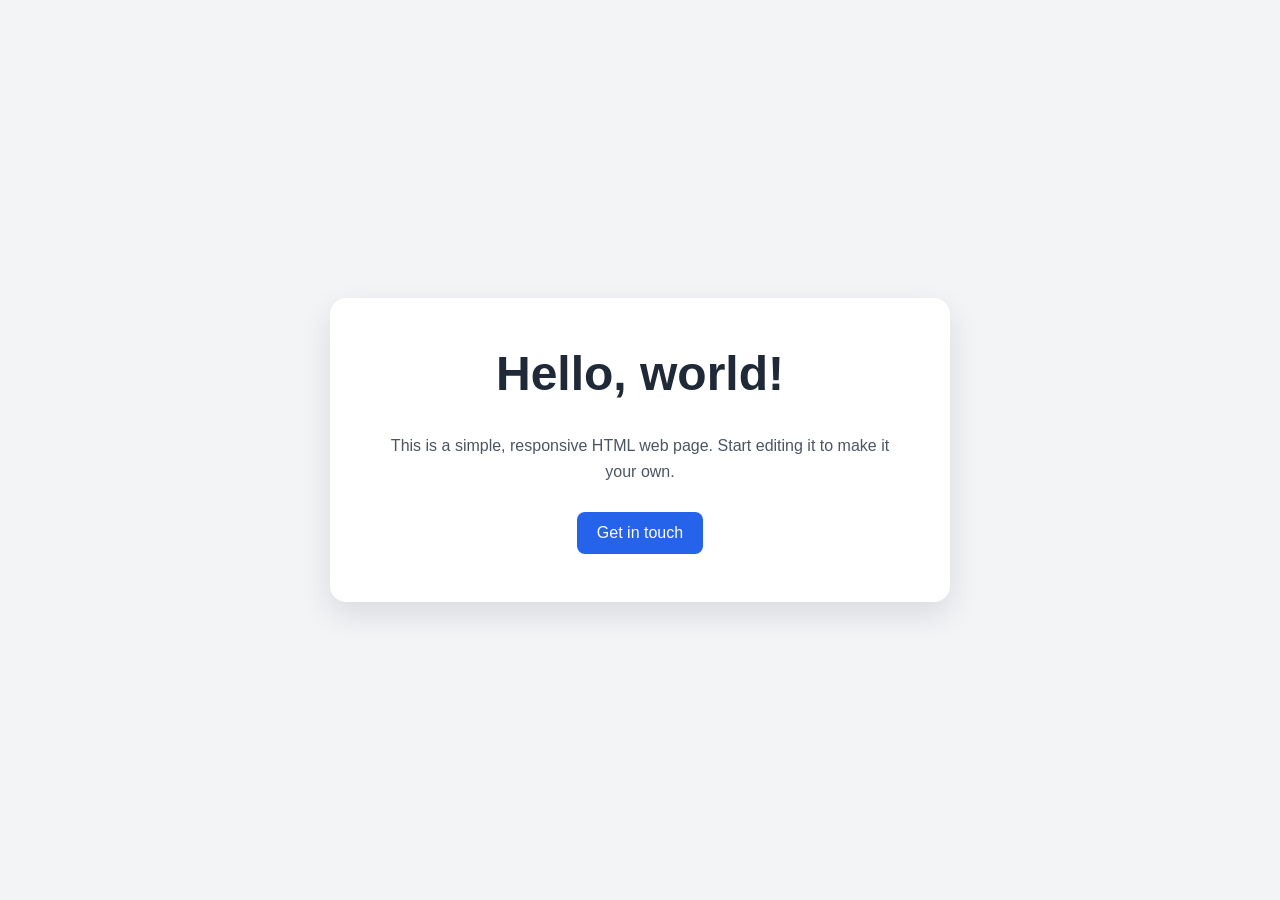
==== index.html @ 90ac99f9 "coba commit ke main" ====
<!doctype html>
<html lang="en">
  <head>
    <meta charset="UTF-8" />
    <meta name="viewport" content="width=device-width, initial-scale=1.0" />
    <meta name="description" content="A simple starter web page." />
    <title>Welcome</title>
    <style>
      :root { color-scheme: light; }

      * { box-sizing: border-box; }

      body {
        margin: 0;
        min-height: 100vh;
        display: grid;
        place-items: center;
        padding: 24px;
        font-family: Arial, sans-serif;
        color: #1f2937;
        background: #f3f4f6;
      }

      main {
        width: min(100%, 620px);
        padding: 48px;
        text-align: center;
        background: #ffffff;
        border-radius: 16px;
        box-shadow: 0 12px 30px rgba(31, 41, 55, 0.12);
      }

      h1 { margin-top: 0; font-size: clamp(2rem, 7vw, 3rem); }
      p { line-height: 1.6; color: #4b5563; }

      a {
        display: inline-block;
        margin-top: 12px;
        padding: 12px 20px;
        color: #ffffff;
        background: #2563eb;
        border-radius: 8px;
        text-decoration: none;
      }

      a:hover, a:focus-visible { background: #1d4ed8; }
    </style>
  </head>
  <body>
    <main>
      <h1>Hello, world!</h1>
      <p>This is a simple, responsive HTML web page. Start editing it to make it your own.</p>
      <a href="mailto:hello@example.com">Get in touch</a>
    </main>
  </body>
</html>
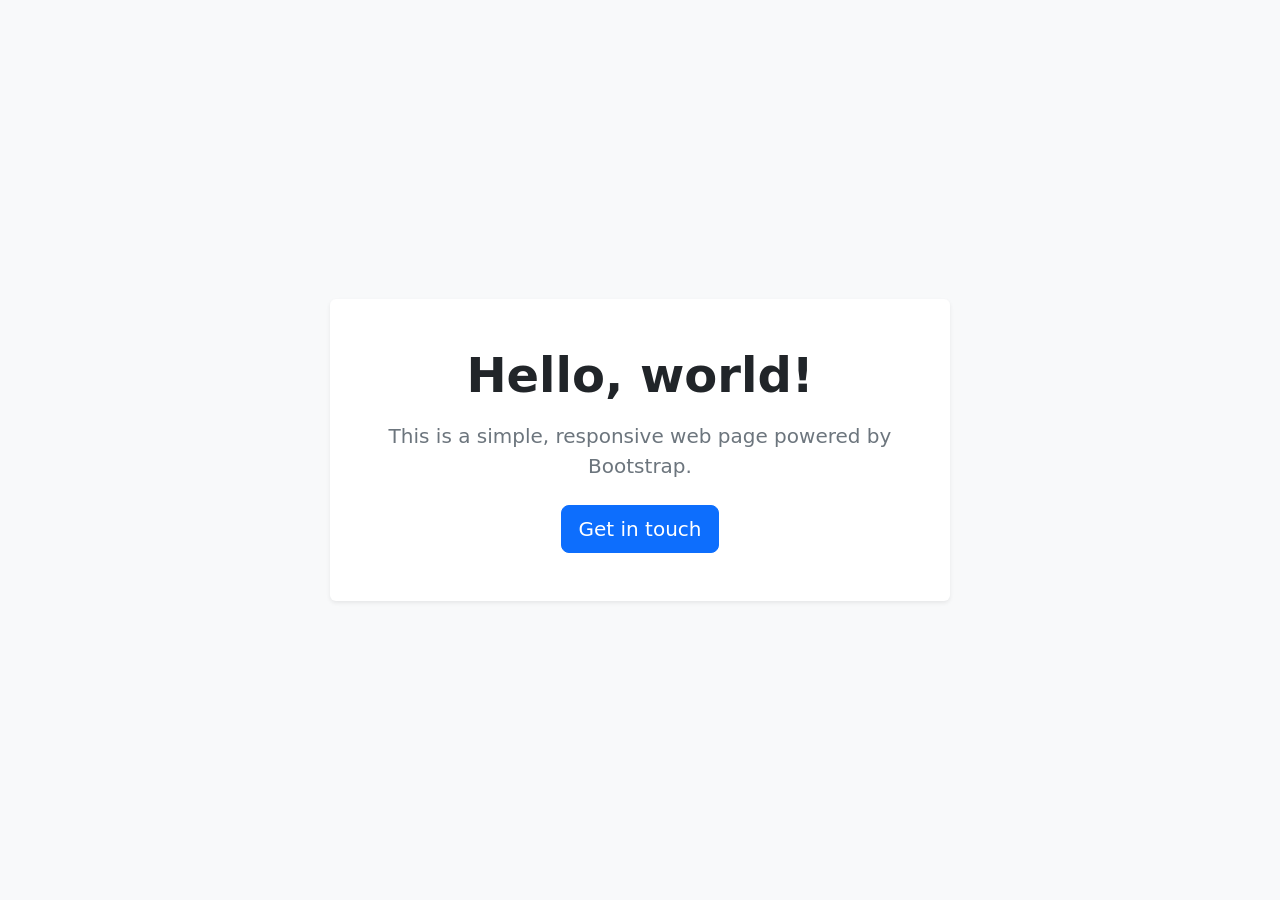
==== commit f0e9d0f0: "coba pake bs" ====
--- a/index.html
+++ b/index.html
@@ -3,54 +3,26 @@
   <head>
     <meta charset="UTF-8" />
     <meta name="viewport" content="width=device-width, initial-scale=1.0" />
-    <meta name="description" content="A simple starter web page." />
+    <meta name="description" content="A simple Bootstrap starter web page." />
     <title>Welcome</title>
-    <style>
-      :root { color-scheme: light; }
-
-      * { box-sizing: border-box; }
-
-      body {
-        margin: 0;
-        min-height: 100vh;
-        display: grid;
-        place-items: center;
-        padding: 24px;
-        font-family: Arial, sans-serif;
-        color: #1f2937;
-        background: #f3f4f6;
-      }
-
-      main {
-        width: min(100%, 620px);
-        padding: 48px;
-        text-align: center;
-        background: #ffffff;
-        border-radius: 16px;
-        box-shadow: 0 12px 30px rgba(31, 41, 55, 0.12);
-      }
-
-      h1 { margin-top: 0; font-size: clamp(2rem, 7vw, 3rem); }
-      p { line-height: 1.6; color: #4b5563; }
-
-      a {
-        display: inline-block;
-        margin-top: 12px;
-        padding: 12px 20px;
-        color: #ffffff;
-        background: #2563eb;
-        border-radius: 8px;
-        text-decoration: none;
-      }
-
-      a:hover, a:focus-visible { background: #1d4ed8; }
-    </style>
+    <link
+      href="https://cdn.jsdelivr.net/npm/bootstrap@5.3.8/dist/css/bootstrap.min.css"
+      rel="stylesheet"
+      integrity="sha384-sRIl4kxILFvY47J16cr9ZwB07vP4J8+LH7qKQnuqkuIAvNWLzeN8tE5YBujZqJLB"
+      crossorigin="anonymous"
+    />
   </head>
-  <body>
-    <main>
-      <h1>Hello, world!</h1>
-      <p>This is a simple, responsive HTML web page. Start editing it to make it your own.</p>
-      <a href="mailto:hello@example.com">Get in touch</a>
+  <body class="bg-light">
+    <main class="container min-vh-100 d-flex align-items-center justify-content-center py-5">
+      <section class="card border-0 shadow-sm text-center" style="max-width: 620px;">
+        <div class="card-body p-4 p-md-5">
+          <h1 class="display-5 fw-bold mb-3">Hello, world!</h1>
+          <p class="lead text-secondary mb-4">
+            This is a simple, responsive web page powered by Bootstrap.
+          </p>
+          <a class="btn btn-primary btn-lg" href="mailto:askhacking@gmail.com">Get in touch</a>
+        </div>
+      </section>
     </main>
   </body>
 </html>
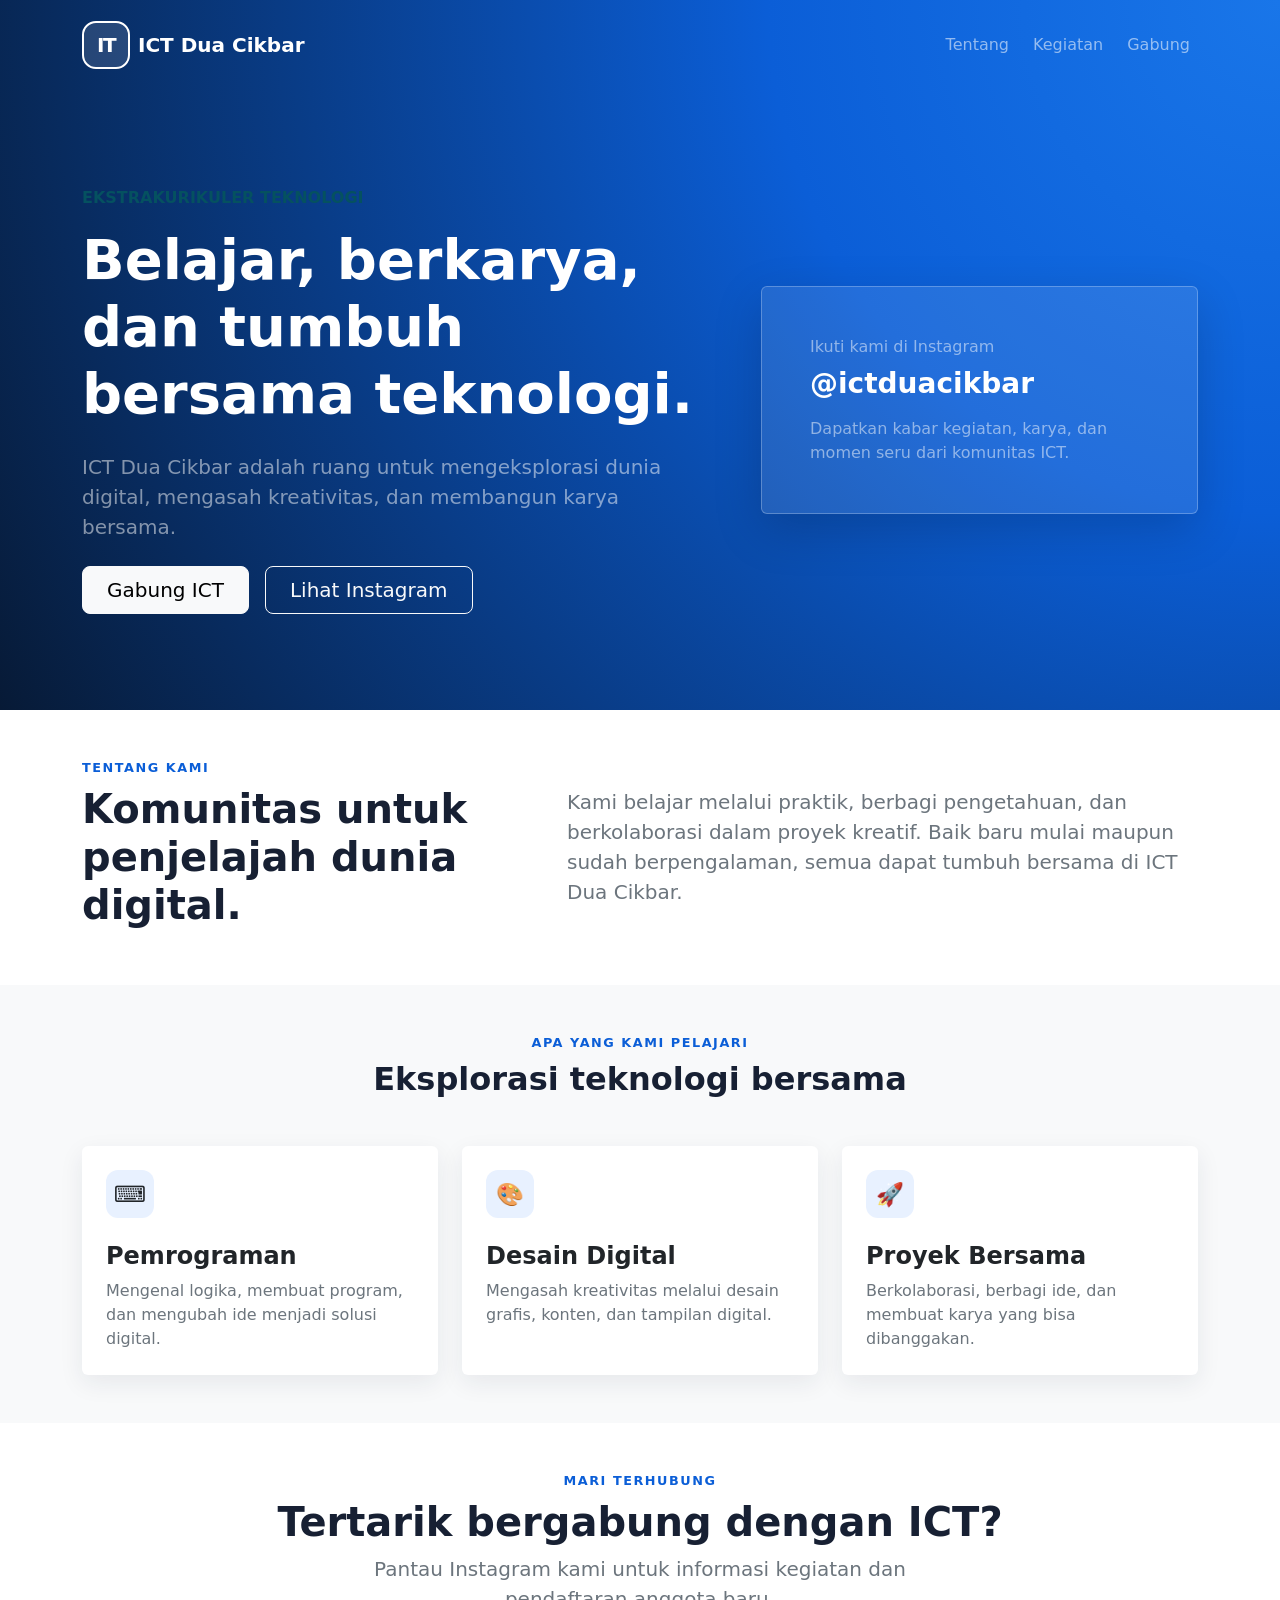
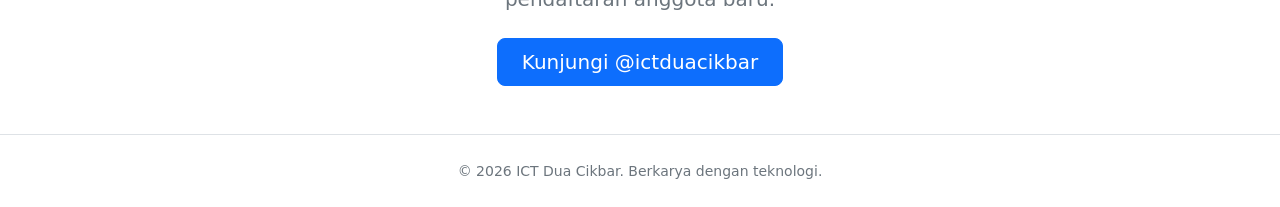
==== commit 0390c32e: "update pages" ====
--- a/index.html
+++ b/index.html
@@ -1,28 +1,154 @@
 <!doctype html>
-<html lang="en">
+<html lang="id">
   <head>
     <meta charset="UTF-8" />
     <meta name="viewport" content="width=device-width, initial-scale=1.0" />
-    <meta name="description" content="A simple Bootstrap starter web page." />
-    <title>Welcome</title>
+    <meta name="description" content="Profil ekstrakurikuler ICT Dua Cikbar." />
+    <title>ICT Dua Cikbar | Ekstrakurikuler</title>
     <link
       href="https://cdn.jsdelivr.net/npm/bootstrap@5.3.8/dist/css/bootstrap.min.css"
       rel="stylesheet"
       integrity="sha384-sRIl4kxILFvY47J16cr9ZwB07vP4J8+LH7qKQnuqkuIAvNWLzeN8tE5YBujZqJLB"
       crossorigin="anonymous"
     />
+    <style>
+      :root { --ict-blue: #0b5ed7; --ict-navy: #071a36; }
+      body { color: #172033; }
+      .hero {
+        background: radial-gradient(circle at top right, #1976e9 0, #0b5ed7 35%, var(--ict-navy) 100%);
+      }
+      .brand-mark {
+        width: 48px;
+        height: 48px;
+        display: grid;
+        place-items: center;
+        border: 2px solid currentColor;
+        border-radius: 14px;
+        font-weight: 800;
+        letter-spacing: -0.08em;
+      }
+      .hero .brand-mark { background: rgba(255, 255, 255, 0.12); }
+      .stat-card, .activity-card { border: 0; box-shadow: 0 0.5rem 1.5rem rgba(21, 35, 63, 0.08); }
+      .activity-icon {
+        width: 48px;
+        height: 48px;
+        display: grid;
+        place-items: center;
+        border-radius: 12px;
+        font-size: 1.4rem;
+        background: #e8f1ff;
+      }
+      .section-label { color: var(--ict-blue); font-size: .8rem; font-weight: 700; letter-spacing: .12em; }
+    </style>
   </head>
-  <body class="bg-light">
-    <main class="container min-vh-100 d-flex align-items-center justify-content-center py-5">
-      <section class="card border-0 shadow-sm text-center" style="max-width: 620px;">
-        <div class="card-body p-4 p-md-5">
-          <h1 class="display-5 fw-bold mb-3">Hello, world!</h1>
-          <p class="lead text-secondary mb-4">
-            This is a simple, responsive web page powered by Bootstrap.
-          </p>
-          <a class="btn btn-primary btn-lg" href="mailto:askhacking@gmail.com">Get in touch</a>
+  <body>
+    <header class="hero text-white">
+      <nav class="navbar navbar-expand-md navbar-dark py-3">
+        <div class="container">
+          <a class="navbar-brand d-flex align-items-center gap-2 fw-bold" href="#beranda">
+            <span class="brand-mark">IT</span>
+            <span>ICT Dua Cikbar</span>
+          </a>
+          <button class="navbar-toggler" type="button" data-bs-toggle="collapse" data-bs-target="#menu" aria-controls="menu" aria-expanded="false" aria-label="Buka menu">
+            <span class="navbar-toggler-icon"></span>
+          </button>
+          <div class="collapse navbar-collapse" id="menu">
+            <ul class="navbar-nav ms-auto gap-md-2">
+              <li class="nav-item"><a class="nav-link" href="#tentang">Tentang</a></li>
+              <li class="nav-item"><a class="nav-link" href="#kegiatan">Kegiatan</a></li>
+              <li class="nav-item"><a class="nav-link" href="#gabung">Gabung</a></li>
+            </ul>
+          </div>
+        </div>
+      </nav>
+
+      <section id="beranda" class="container py-5 py-lg-6">
+        <div class="row align-items-center g-5 py-4 py-lg-5">
+          <div class="col-lg-7">
+            <p class="text-info-emphasis text-white-50 fw-semibold mb-3">EKSTRAKURIKULER TEKNOLOGI</p>
+            <h1 class="display-4 fw-bold mb-4">Belajar, berkarya, dan tumbuh bersama teknologi.</h1>
+            <p class="lead text-white-50 mb-4">ICT Dua Cikbar adalah ruang untuk mengeksplorasi dunia digital, mengasah kreativitas, dan membangun karya bersama.</p>
+            <div class="d-flex flex-wrap gap-3">
+              <a class="btn btn-light btn-lg px-4" href="#gabung">Gabung ICT</a>
+              <a class="btn btn-outline-light btn-lg px-4" href="https://www.instagram.com/ictduacikbar/" target="_blank" rel="noopener noreferrer">Lihat Instagram</a>
+            </div>
+          </div>
+          <div class="col-lg-5">
+            <div class="card bg-white bg-opacity-10 border border-white border-opacity-25 text-white shadow-lg">
+              <div class="card-body p-4 p-lg-5">
+                <p class="mb-2 text-white-50">Ikuti kami di Instagram</p>
+                <p class="h3 fw-bold mb-3">@ictduacikbar</p>
+                <p class="mb-0 text-white-50">Dapatkan kabar kegiatan, karya, dan momen seru dari komunitas ICT.</p>
+              </div>
+            </div>
+          </div>
         </div>
       </section>
+    </header>
+
+    <main>
+      <section id="tentang" class="container py-5 py-lg-6">
+        <div class="row align-items-center g-5">
+          <div class="col-lg-5">
+            <p class="section-label mb-2">TENTANG KAMI</p>
+            <h2 class="display-6 fw-bold">Komunitas untuk penjelajah dunia digital.</h2>
+          </div>
+          <div class="col-lg-7">
+            <p class="fs-5 text-secondary mb-0">Kami belajar melalui praktik, berbagi pengetahuan, dan berkolaborasi dalam proyek kreatif. Baik baru mulai maupun sudah berpengalaman, semua dapat tumbuh bersama di ICT Dua Cikbar.</p>
+          </div>
+        </div>
+      </section>
+
+      <section id="kegiatan" class="bg-light py-5 py-lg-6">
+        <div class="container">
+          <div class="text-center mb-5">
+            <p class="section-label mb-2">APA YANG KAMI PELAJARI</p>
+            <h2 class="fw-bold">Eksplorasi teknologi bersama</h2>
+          </div>
+          <div class="row g-4">
+            <div class="col-md-4">
+              <article class="activity-card card h-100">
+                <div class="card-body p-4">
+                  <div class="activity-icon mb-4">⌨️</div>
+                  <h3 class="h4 fw-bold">Pemrograman</h3>
+                  <p class="text-secondary mb-0">Mengenal logika, membuat program, dan mengubah ide menjadi solusi digital.</p>
+                </div>
+              </article>
+            </div>
+            <div class="col-md-4">
+              <article class="activity-card card h-100">
+                <div class="card-body p-4">
+                  <div class="activity-icon mb-4">🎨</div>
+                  <h3 class="h4 fw-bold">Desain Digital</h3>
+                  <p class="text-secondary mb-0">Mengasah kreativitas melalui desain grafis, konten, dan tampilan digital.</p>
+                </div>
+              </article>
+            </div>
+            <div class="col-md-4">
+              <article class="activity-card card h-100">
+                <div class="card-body p-4">
+                  <div class="activity-icon mb-4">🚀</div>
+                  <h3 class="h4 fw-bold">Proyek Bersama</h3>
+                  <p class="text-secondary mb-0">Berkolaborasi, berbagi ide, dan membuat karya yang bisa dibanggakan.</p>
+                </div>
+              </article>
+            </div>
+          </div>
+        </div>
+      </section>
+
+      <section id="gabung" class="container py-5 py-lg-6 text-center">
+        <p class="section-label mb-2">MARI TERHUBUNG</p>
+        <h2 class="display-6 fw-bold">Tertarik bergabung dengan ICT?</h2>
+        <p class="text-secondary fs-5 mx-auto mb-4" style="max-width: 640px;">Pantau Instagram kami untuk informasi kegiatan dan pendaftaran anggota baru.</p>
+        <a class="btn btn-primary btn-lg px-4" href="https://www.instagram.com/ictduacikbar/" target="_blank" rel="noopener noreferrer">Kunjungi @ictduacikbar</a>
+      </section>
     </main>
+
+    <footer class="border-top py-4 text-center text-secondary">
+      <small>&copy; 2026 ICT Dua Cikbar. Berkarya dengan teknologi.</small>
+    </footer>
+
+    <script src="https://cdn.jsdelivr.net/npm/bootstrap@5.3.8/dist/js/bootstrap.bundle.min.js" integrity="sha384-FKyoEForCGlyvwx9Hj09JcYn3nv7wiPVlz7YYwJrWVcXK/BmnVDxM+D2scQbITxI" crossorigin="anonymous"></script>
   </body>
 </html>
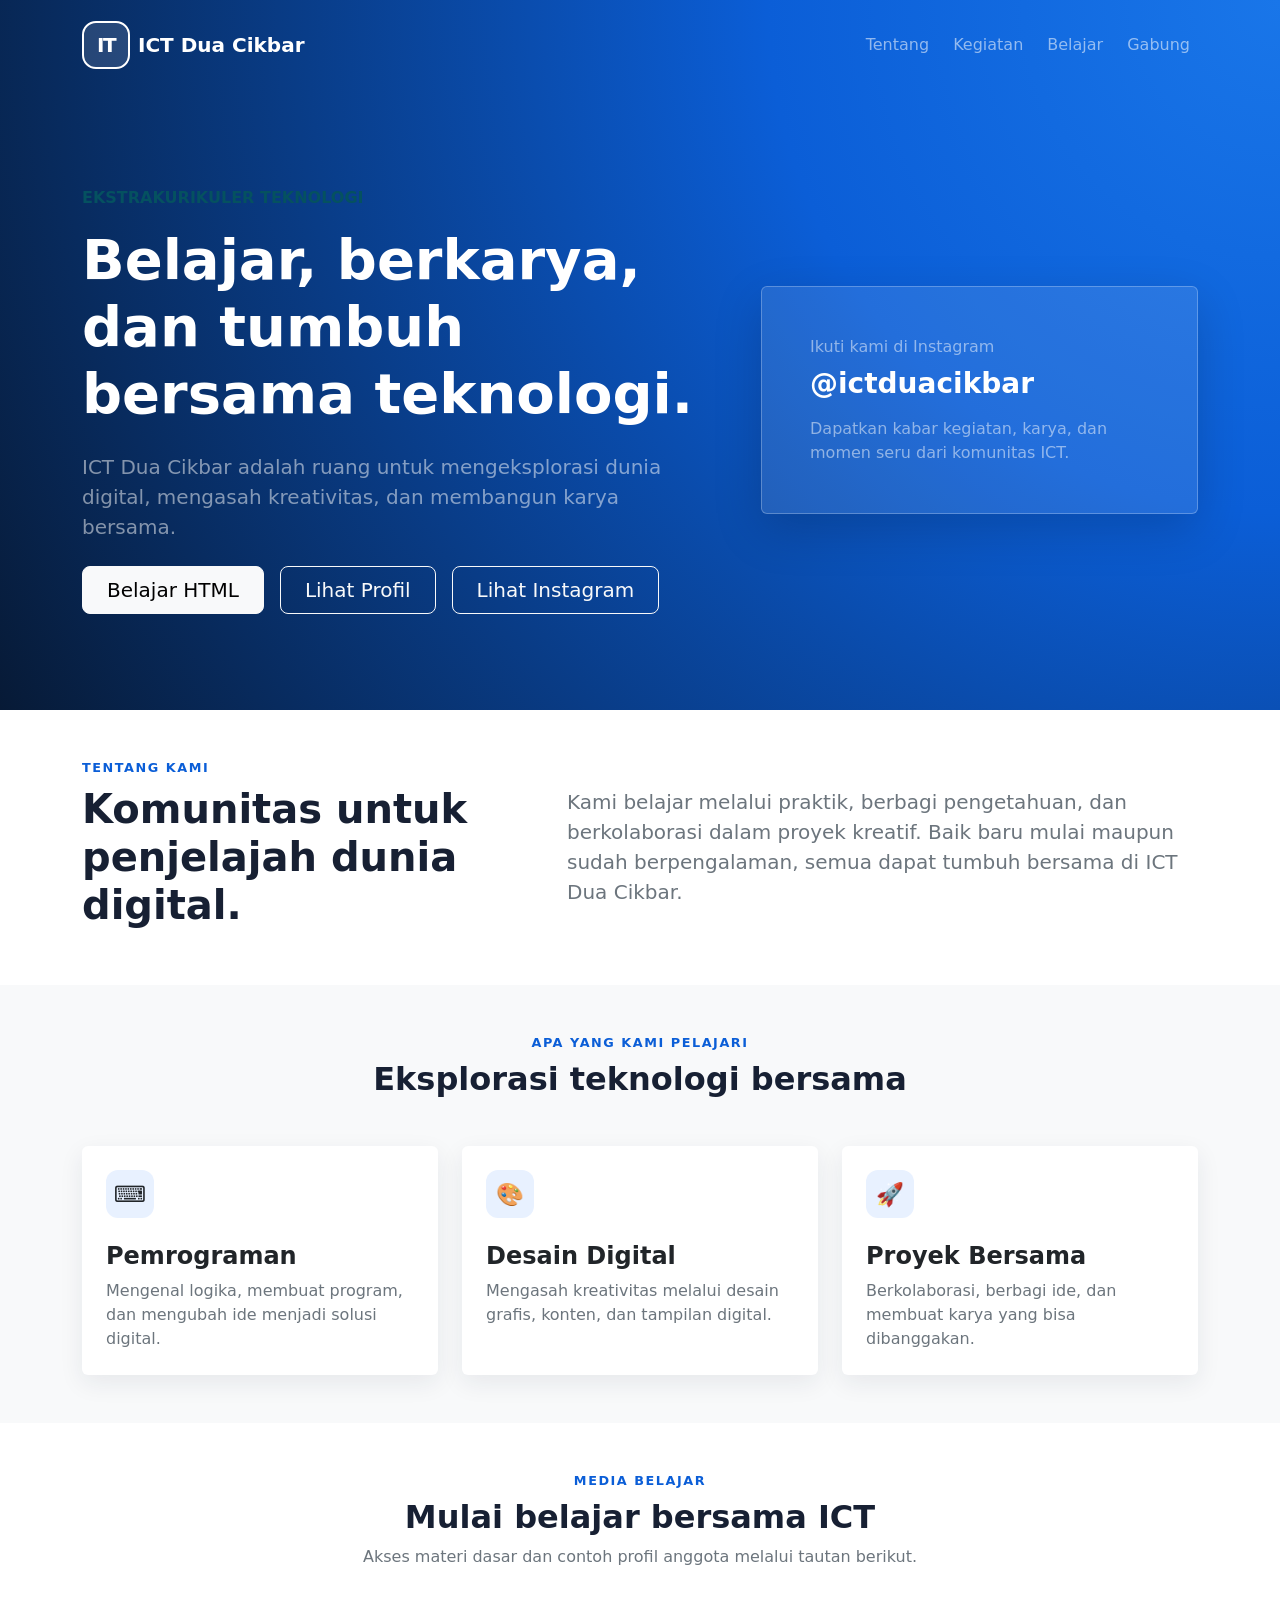
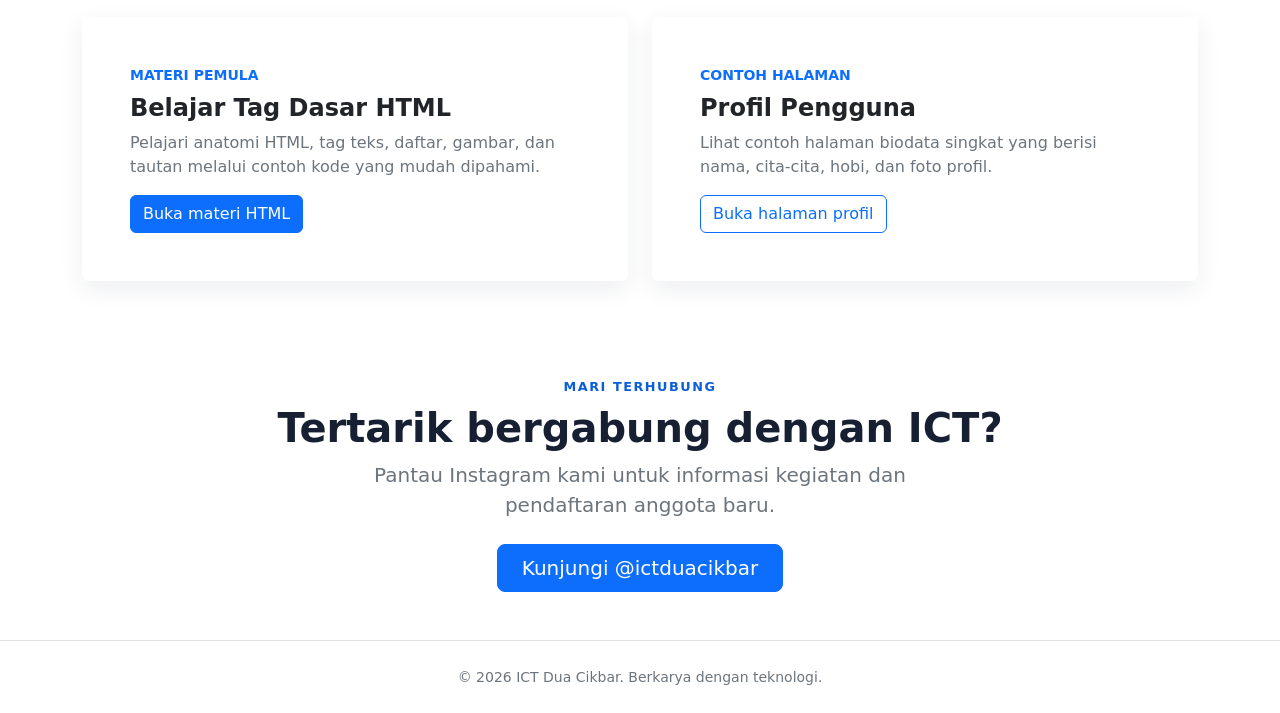
==== commit 9b45a0d8: "tambah pages baru" ====
--- a/index.html
+++ b/index.html
@@ -56,6 +56,7 @@
             <ul class="navbar-nav ms-auto gap-md-2">
               <li class="nav-item"><a class="nav-link" href="#tentang">Tentang</a></li>
               <li class="nav-item"><a class="nav-link" href="#kegiatan">Kegiatan</a></li>
+              <li class="nav-item"><a class="nav-link" href="#belajar">Belajar</a></li>
               <li class="nav-item"><a class="nav-link" href="#gabung">Gabung</a></li>
             </ul>
           </div>
@@ -69,7 +70,8 @@
             <h1 class="display-4 fw-bold mb-4">Belajar, berkarya, dan tumbuh bersama teknologi.</h1>
             <p class="lead text-white-50 mb-4">ICT Dua Cikbar adalah ruang untuk mengeksplorasi dunia digital, mengasah kreativitas, dan membangun karya bersama.</p>
             <div class="d-flex flex-wrap gap-3">
-              <a class="btn btn-light btn-lg px-4" href="#gabung">Gabung ICT</a>
+              <a class="btn btn-light btn-lg px-4" href="belajar-html-dasar.html">Belajar HTML</a>
+              <a class="btn btn-outline-light btn-lg px-4" href="page-user.html">Lihat Profil</a>
               <a class="btn btn-outline-light btn-lg px-4" href="https://www.instagram.com/ictduacikbar/" target="_blank" rel="noopener noreferrer">Lihat Instagram</a>
             </div>
           </div>
@@ -137,6 +139,36 @@
         </div>
       </section>
 
+      <section id="belajar" class="container py-5 py-lg-6">
+        <div class="text-center mb-5">
+          <p class="section-label mb-2">MEDIA BELAJAR</p>
+          <h2 class="fw-bold">Mulai belajar bersama ICT</h2>
+          <p class="text-secondary mb-0">Akses materi dasar dan contoh profil anggota melalui tautan berikut.</p>
+        </div>
+        <div class="row g-4 justify-content-center">
+          <div class="col-md-6">
+            <article class="activity-card card h-100">
+              <div class="card-body p-4 p-lg-5">
+                <p class="text-primary fw-bold small mb-2">MATERI PEMULA</p>
+                <h3 class="h4 fw-bold">Belajar Tag Dasar HTML</h3>
+                <p class="text-secondary">Pelajari anatomi HTML, tag teks, daftar, gambar, dan tautan melalui contoh kode yang mudah dipahami.</p>
+                <a class="btn btn-primary" href="belajar-html-dasar.html">Buka materi HTML</a>
+              </div>
+            </article>
+          </div>
+          <div class="col-md-6">
+            <article class="activity-card card h-100">
+              <div class="card-body p-4 p-lg-5">
+                <p class="text-primary fw-bold small mb-2">CONTOH HALAMAN</p>
+                <h3 class="h4 fw-bold">Profil Pengguna</h3>
+                <p class="text-secondary">Lihat contoh halaman biodata singkat yang berisi nama, cita-cita, hobi, dan foto profil.</p>
+                <a class="btn btn-outline-primary" href="page-user.html">Buka halaman profil</a>
+              </div>
+            </article>
+          </div>
+        </div>
+      </section>
+
       <section id="gabung" class="container py-5 py-lg-6 text-center">
         <p class="section-label mb-2">MARI TERHUBUNG</p>
         <h2 class="display-6 fw-bold">Tertarik bergabung dengan ICT?</h2>
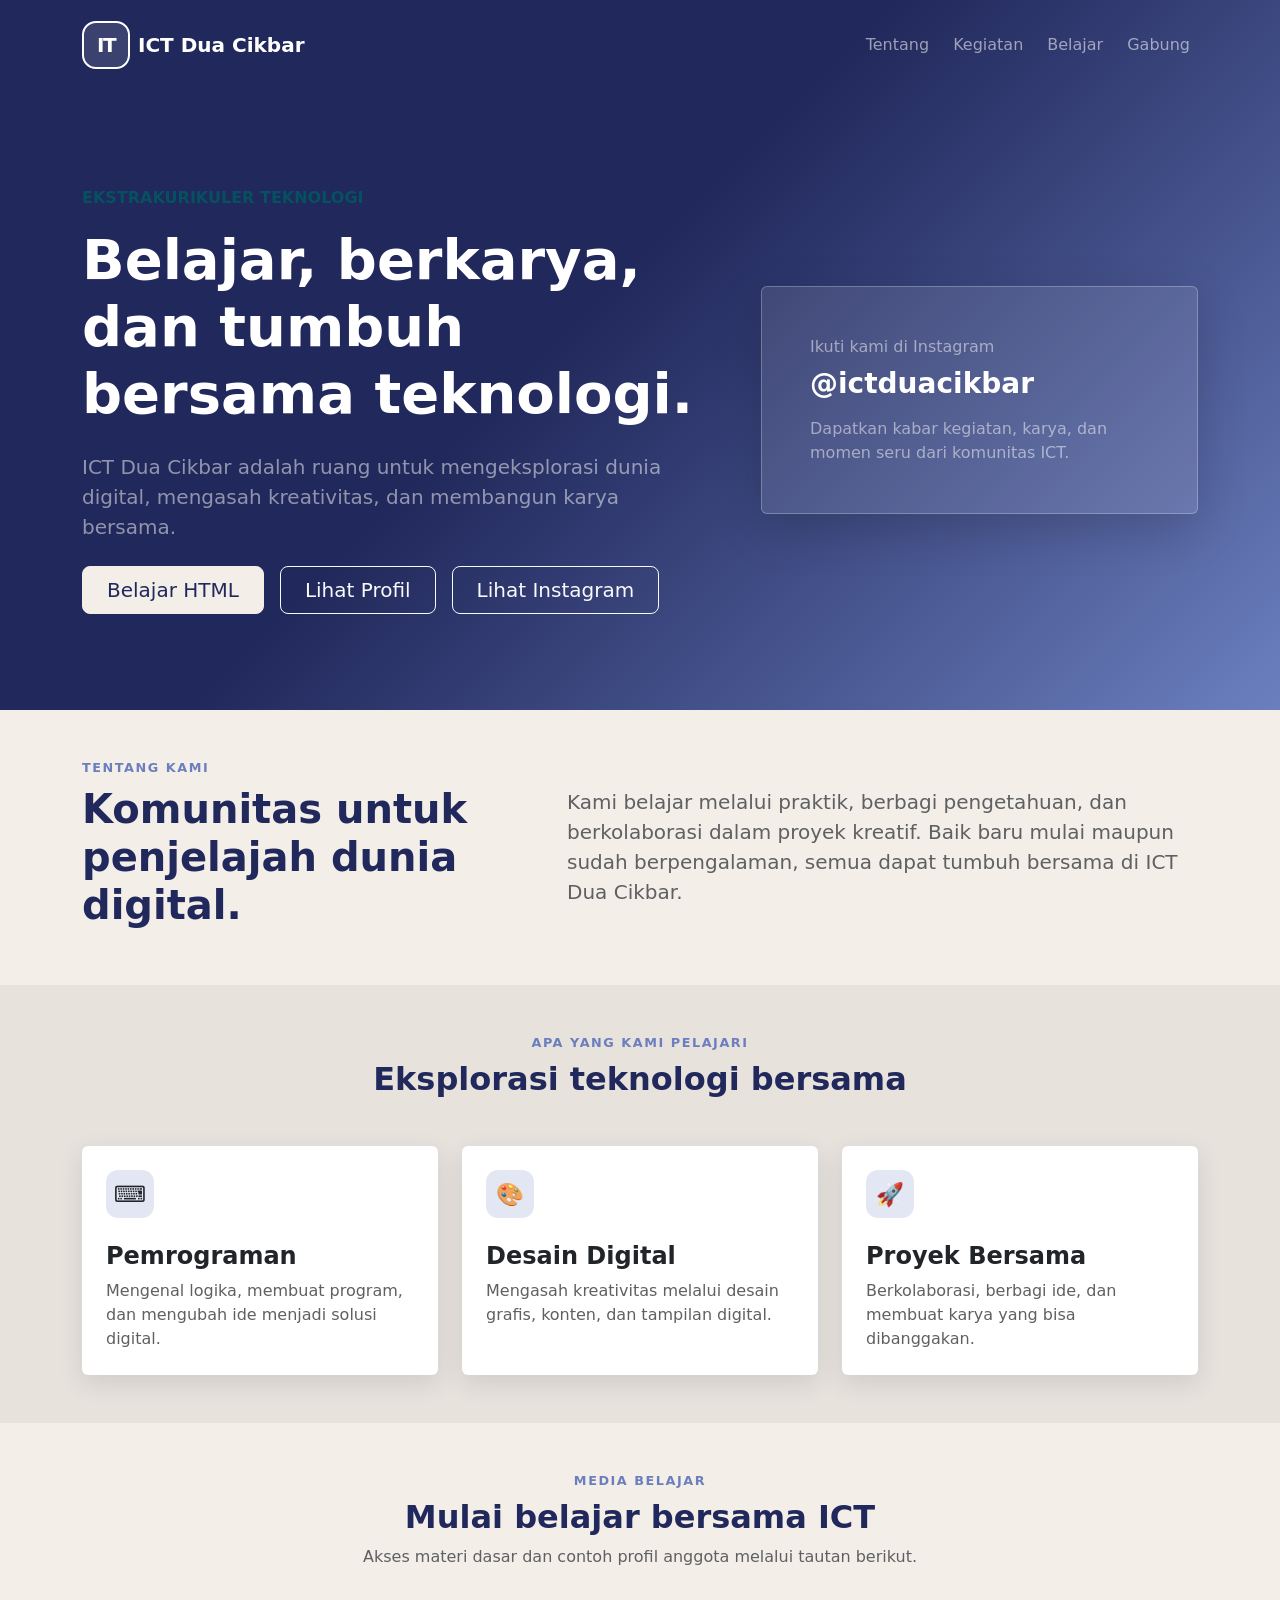
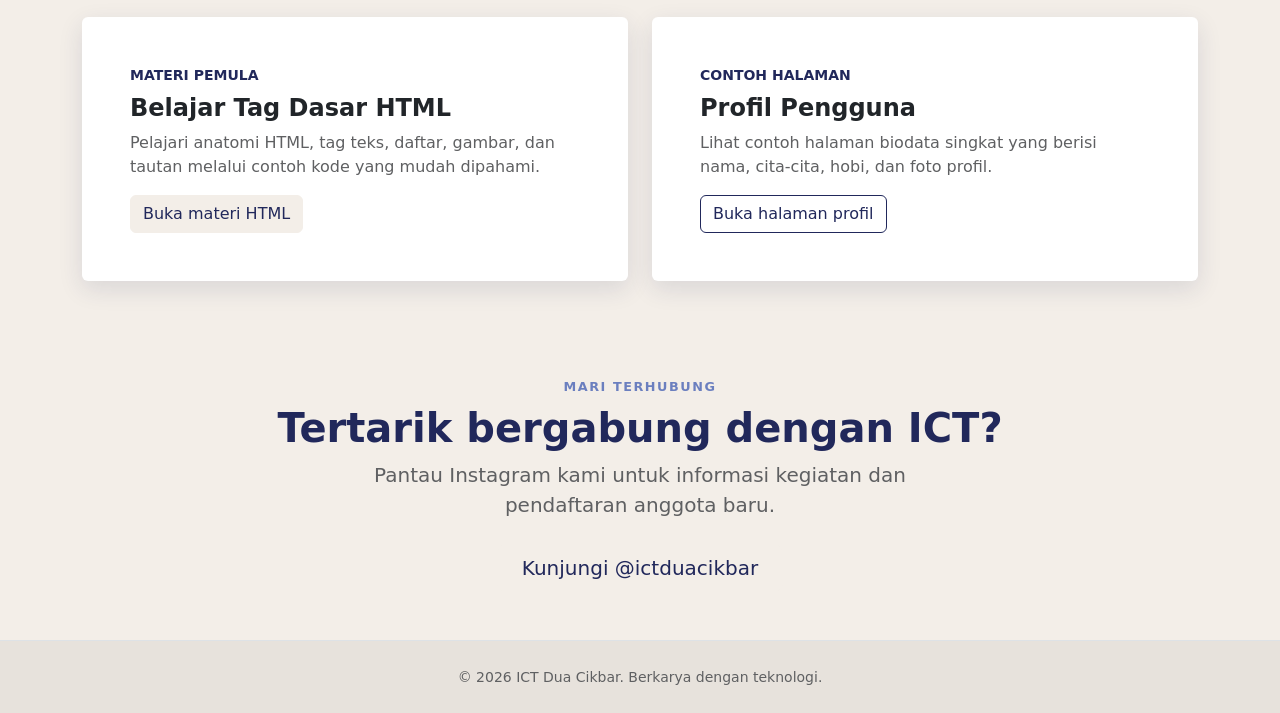
==== commit 57032b89: "update halaman baru" ====
--- a/index.html
+++ b/index.html
@@ -12,10 +12,16 @@
       crossorigin="anonymous"
     />
     <style>
-      :root { --ict-blue: #0b5ed7; --ict-navy: #071a36; }
-      body { color: #172033; }
+      :root {
+        --ict-yellow: #f4b71a;
+        --ict-navy: #21285b;
+        --ict-cream: #f3eee8;
+        --ict-blue: #6b7fbf;
+        --ict-gray: #5f6062;
+      }
+      body { color: var(--ict-navy); background: var(--ict-cream); }
       .hero {
-        background: radial-gradient(circle at top right, #1976e9 0, #0b5ed7 35%, var(--ict-navy) 100%);
+        background: linear-gradient(135deg, var(--ict-navy) 0%, var(--ict-navy) 45%, var(--ict-blue) 100%);
       }
       .brand-mark {
         width: 48px;
@@ -28,7 +34,7 @@
         letter-spacing: -0.08em;
       }
       .hero .brand-mark { background: rgba(255, 255, 255, 0.12); }
-      .stat-card, .activity-card { border: 0; box-shadow: 0 0.5rem 1.5rem rgba(21, 35, 63, 0.08); }
+      .stat-card, .activity-card { border: 0; box-shadow: 0 0.5rem 1.5rem rgba(33, 40, 91, 0.12); }
       .activity-icon {
         width: 48px;
         height: 48px;
@@ -36,9 +42,34 @@
         place-items: center;
         border-radius: 12px;
         font-size: 1.4rem;
-        background: #e8f1ff;
+        background: #e3e7f3;
       }
       .section-label { color: var(--ict-blue); font-size: .8rem; font-weight: 700; letter-spacing: .12em; }
+      .bg-light { background-color: #e7e2dc !important; }
+      .text-secondary { color: var(--ict-gray) !important; }
+      .text-primary { color: var(--ict-navy) !important; }
+      .btn-primary {
+        --bs-btn-color: var(--ict-navy);
+        --bs-btn-bg: var(--ict-cream);
+        --bs-btn-border-color: var(--ict-cream);
+        --bs-btn-hover-color: var(--ict-navy);
+        --bs-btn-hover-bg: #ffffff;
+        --bs-btn-hover-border-color: #ffffff;
+        --bs-btn-active-color: var(--ict-navy);
+        --bs-btn-active-bg: #ffffff;
+        --bs-btn-active-border-color: #ffffff;
+      }
+      .btn-outline-primary {
+        --bs-btn-color: var(--ict-navy);
+        --bs-btn-border-color: var(--ict-navy);
+        --bs-btn-hover-bg: var(--ict-navy);
+        --bs-btn-hover-border-color: var(--ict-navy);
+        --bs-btn-active-bg: var(--ict-navy);
+        --bs-btn-active-border-color: var(--ict-navy);
+      }
+      .hero .btn-light { color: var(--ict-navy); background: var(--ict-cream); border-color: var(--ict-cream); }
+      .hero .btn-light:hover { color: var(--ict-navy); background: #ffffff; border-color: #ffffff; }
+      footer { background: #e7e2dc; border-color: #d2cbc3 !important; }
     </style>
   </head>
   <body>
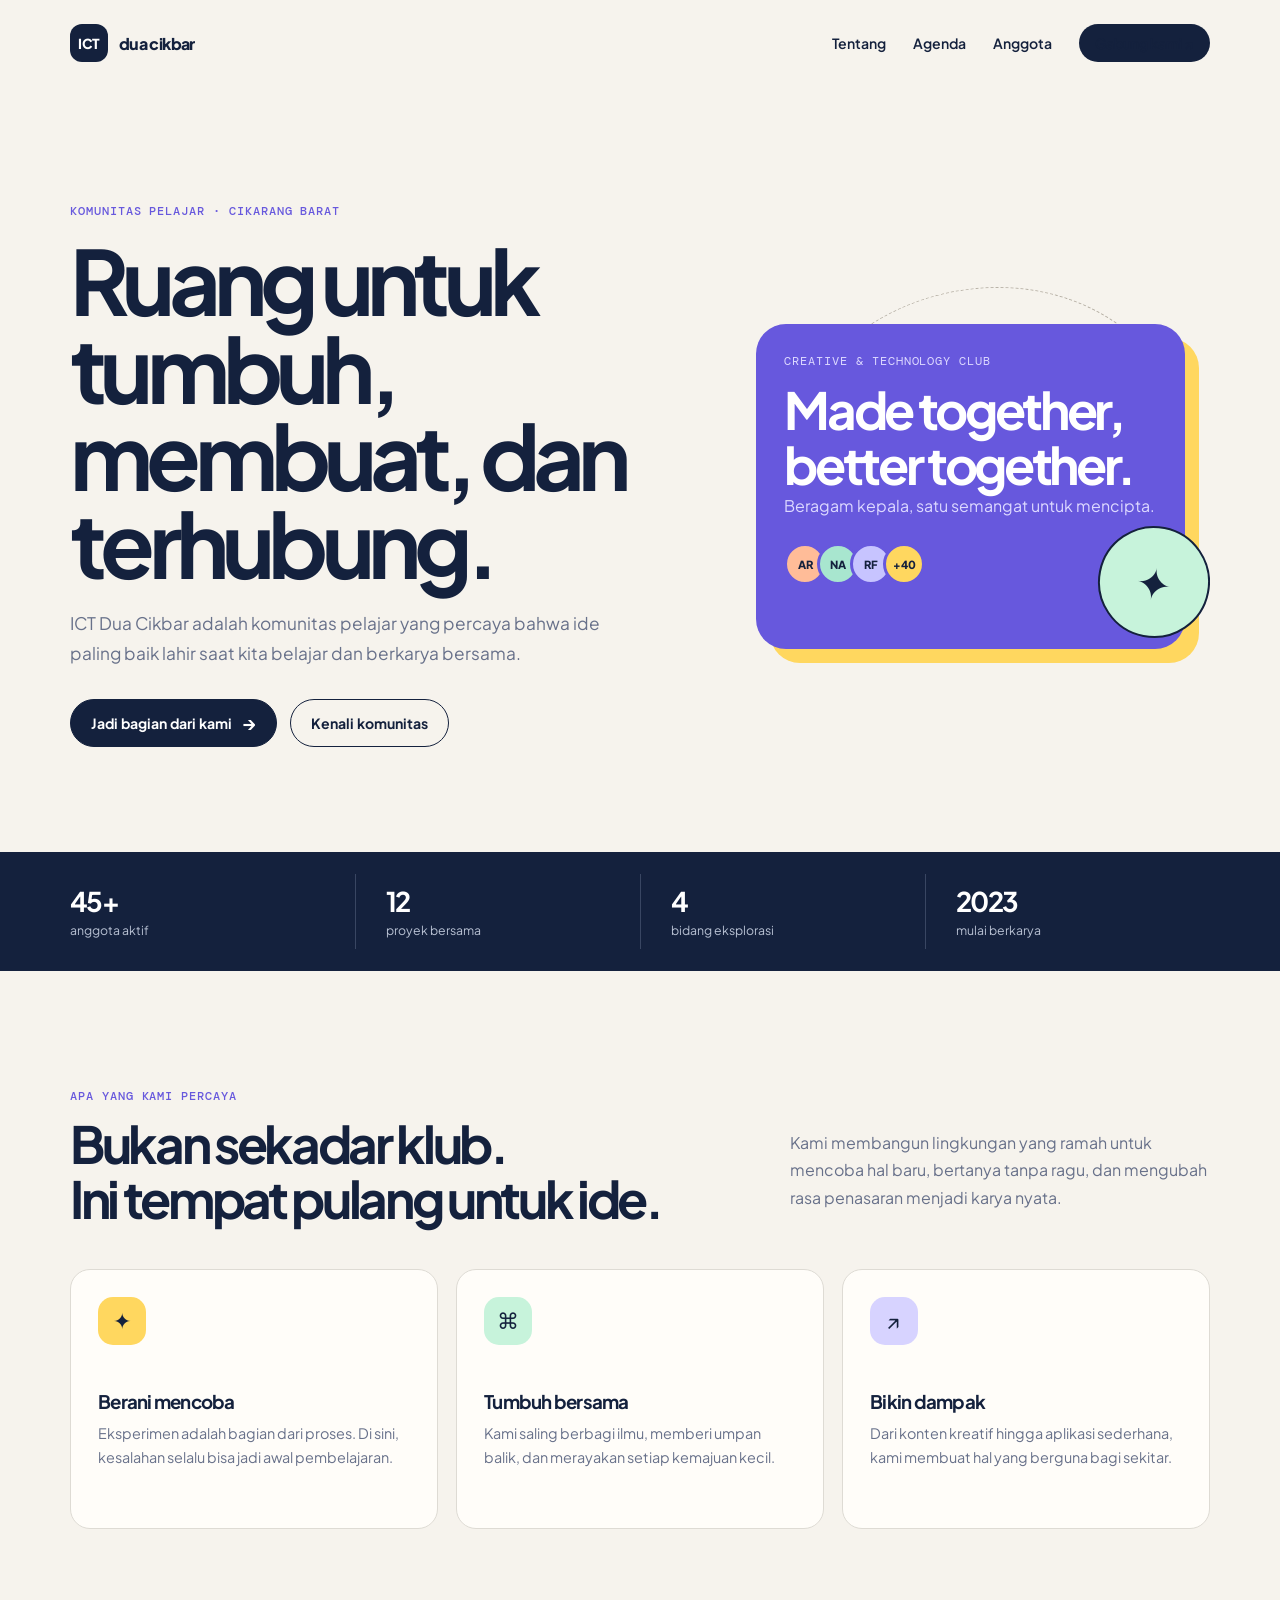
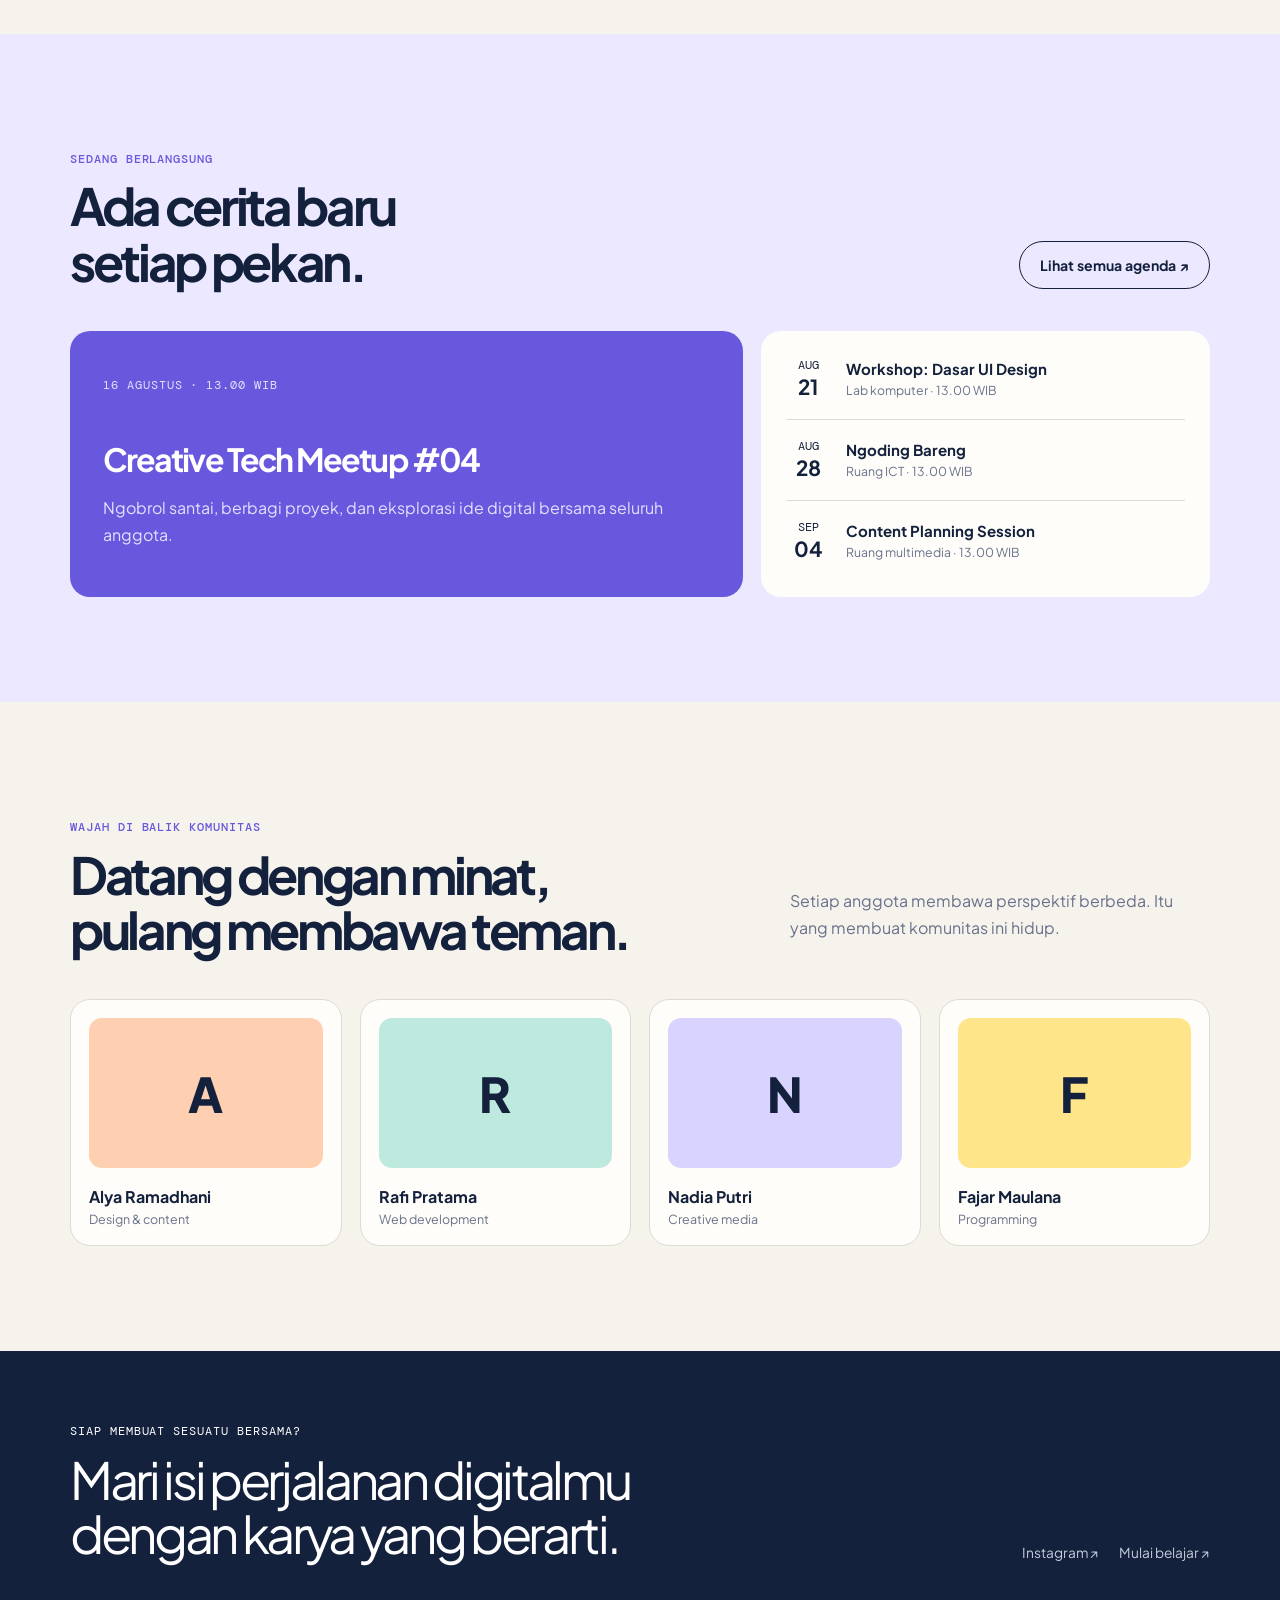
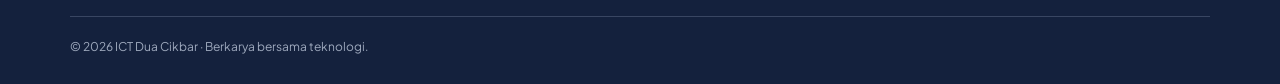
==== commit 21d58754: "update CSS V1" ====
--- a/index.html
+++ b/index.html
@@ -3,215 +3,24 @@
   <head>
     <meta charset="UTF-8" />
     <meta name="viewport" content="width=device-width, initial-scale=1.0" />
-    <meta name="description" content="Profil ekstrakurikuler ICT Dua Cikbar." />
-    <title>ICT Dua Cikbar | Ekstrakurikuler</title>
-    <link
-      href="https://cdn.jsdelivr.net/npm/bootstrap@5.3.8/dist/css/bootstrap.min.css"
-      rel="stylesheet"
-      integrity="sha384-sRIl4kxILFvY47J16cr9ZwB07vP4J8+LH7qKQnuqkuIAvNWLzeN8tE5YBujZqJLB"
-      crossorigin="anonymous"
-    />
-    <style>
-      :root {
-        --ict-yellow: #f4b71a;
-        --ict-navy: #21285b;
-        --ict-cream: #f3eee8;
-        --ict-blue: #6b7fbf;
-        --ict-gray: #5f6062;
-      }
-      body { color: var(--ict-navy); background: var(--ict-cream); }
-      .hero {
-        background: linear-gradient(135deg, var(--ict-navy) 0%, var(--ict-navy) 45%, var(--ict-blue) 100%);
-      }
-      .brand-mark {
-        width: 48px;
-        height: 48px;
-        display: grid;
-        place-items: center;
-        border: 2px solid currentColor;
-        border-radius: 14px;
-        font-weight: 800;
-        letter-spacing: -0.08em;
-      }
-      .hero .brand-mark { background: rgba(255, 255, 255, 0.12); }
-      .stat-card, .activity-card { border: 0; box-shadow: 0 0.5rem 1.5rem rgba(33, 40, 91, 0.12); }
-      .activity-icon {
-        width: 48px;
-        height: 48px;
-        display: grid;
-        place-items: center;
-        border-radius: 12px;
-        font-size: 1.4rem;
-        background: #e3e7f3;
-      }
-      .section-label { color: var(--ict-blue); font-size: .8rem; font-weight: 700; letter-spacing: .12em; }
-      .bg-light { background-color: #e7e2dc !important; }
-      .text-secondary { color: var(--ict-gray) !important; }
-      .text-primary { color: var(--ict-navy) !important; }
-      .btn-primary {
-        --bs-btn-color: var(--ict-navy);
-        --bs-btn-bg: var(--ict-cream);
-        --bs-btn-border-color: var(--ict-cream);
-        --bs-btn-hover-color: var(--ict-navy);
-        --bs-btn-hover-bg: #ffffff;
-        --bs-btn-hover-border-color: #ffffff;
-        --bs-btn-active-color: var(--ict-navy);
-        --bs-btn-active-bg: #ffffff;
-        --bs-btn-active-border-color: #ffffff;
-      }
-      .btn-outline-primary {
-        --bs-btn-color: var(--ict-navy);
-        --bs-btn-border-color: var(--ict-navy);
-        --bs-btn-hover-bg: var(--ict-navy);
-        --bs-btn-hover-border-color: var(--ict-navy);
-        --bs-btn-active-bg: var(--ict-navy);
-        --bs-btn-active-border-color: var(--ict-navy);
-      }
-      .hero .btn-light { color: var(--ict-navy); background: var(--ict-cream); border-color: var(--ict-cream); }
-      .hero .btn-light:hover { color: var(--ict-navy); background: #ffffff; border-color: #ffffff; }
-      footer { background: #e7e2dc; border-color: #d2cbc3 !important; }
-    </style>
+    <meta name="description" content="Profil komunitas ICT Dua Cikbar." />
+    <title>ICT Dua Cikbar — Community Profile</title>
+    <link rel="preconnect" href="https://fonts.googleapis.com" />
+    <link rel="preconnect" href="https://fonts.gstatic.com" crossorigin />
+    <link href="https://fonts.googleapis.com/css2?family=DM+Mono:wght@400;500&family=Plus+Jakarta+Sans:wght@400;500;600;700;800&display=swap" rel="stylesheet" />
+    <link rel="stylesheet" href="style.css" />
   </head>
-  <body>
-    <header class="hero text-white">
-      <nav class="navbar navbar-expand-md navbar-dark py-3">
-        <div class="container">
-          <a class="navbar-brand d-flex align-items-center gap-2 fw-bold" href="#beranda">
-            <span class="brand-mark">IT</span>
-            <span>ICT Dua Cikbar</span>
-          </a>
-          <button class="navbar-toggler" type="button" data-bs-toggle="collapse" data-bs-target="#menu" aria-controls="menu" aria-expanded="false" aria-label="Buka menu">
-            <span class="navbar-toggler-icon"></span>
-          </button>
-          <div class="collapse navbar-collapse" id="menu">
-            <ul class="navbar-nav ms-auto gap-md-2">
-              <li class="nav-item"><a class="nav-link" href="#tentang">Tentang</a></li>
-              <li class="nav-item"><a class="nav-link" href="#kegiatan">Kegiatan</a></li>
-              <li class="nav-item"><a class="nav-link" href="#belajar">Belajar</a></li>
-              <li class="nav-item"><a class="nav-link" href="#gabung">Gabung</a></li>
-            </ul>
-          </div>
-        </div>
-      </nav>
-
-      <section id="beranda" class="container py-5 py-lg-6">
-        <div class="row align-items-center g-5 py-4 py-lg-5">
-          <div class="col-lg-7">
-            <p class="text-info-emphasis text-white-50 fw-semibold mb-3">EKSTRAKURIKULER TEKNOLOGI</p>
-            <h1 class="display-4 fw-bold mb-4">Belajar, berkarya, dan tumbuh bersama teknologi.</h1>
-            <p class="lead text-white-50 mb-4">ICT Dua Cikbar adalah ruang untuk mengeksplorasi dunia digital, mengasah kreativitas, dan membangun karya bersama.</p>
-            <div class="d-flex flex-wrap gap-3">
-              <a class="btn btn-light btn-lg px-4" href="belajar-html-dasar.html">Belajar HTML</a>
-              <a class="btn btn-outline-light btn-lg px-4" href="page-user.html">Lihat Profil</a>
-              <a class="btn btn-outline-light btn-lg px-4" href="https://www.instagram.com/ictduacikbar/" target="_blank" rel="noopener noreferrer">Lihat Instagram</a>
-            </div>
-          </div>
-          <div class="col-lg-5">
-            <div class="card bg-white bg-opacity-10 border border-white border-opacity-25 text-white shadow-lg">
-              <div class="card-body p-4 p-lg-5">
-                <p class="mb-2 text-white-50">Ikuti kami di Instagram</p>
-                <p class="h3 fw-bold mb-3">@ictduacikbar</p>
-                <p class="mb-0 text-white-50">Dapatkan kabar kegiatan, karya, dan momen seru dari komunitas ICT.</p>
-              </div>
-            </div>
-          </div>
-        </div>
-      </section>
+  <body class="community-page">
+    <header class="wrap">
+      <nav class="nav" aria-label="Navigasi utama"><a class="brand" href="#beranda"><span class="brand-mark">ICT</span><span>dua cikbar</span></a><div class="nav-links"><a href="#tentang">Tentang</a><a href="#agenda">Agenda</a><a href="#anggota">Anggota</a><a class="join" href="#gabung">Gabung kami ↗</a></div></nav>
     </header>
-
     <main>
-      <section id="tentang" class="container py-5 py-lg-6">
-        <div class="row align-items-center g-5">
-          <div class="col-lg-5">
-            <p class="section-label mb-2">TENTANG KAMI</p>
-            <h2 class="display-6 fw-bold">Komunitas untuk penjelajah dunia digital.</h2>
-          </div>
-          <div class="col-lg-7">
-            <p class="fs-5 text-secondary mb-0">Kami belajar melalui praktik, berbagi pengetahuan, dan berkolaborasi dalam proyek kreatif. Baik baru mulai maupun sudah berpengalaman, semua dapat tumbuh bersama di ICT Dua Cikbar.</p>
-          </div>
-        </div>
-      </section>
-
-      <section id="kegiatan" class="bg-light py-5 py-lg-6">
-        <div class="container">
-          <div class="text-center mb-5">
-            <p class="section-label mb-2">APA YANG KAMI PELAJARI</p>
-            <h2 class="fw-bold">Eksplorasi teknologi bersama</h2>
-          </div>
-          <div class="row g-4">
-            <div class="col-md-4">
-              <article class="activity-card card h-100">
-                <div class="card-body p-4">
-                  <div class="activity-icon mb-4">⌨️</div>
-                  <h3 class="h4 fw-bold">Pemrograman</h3>
-                  <p class="text-secondary mb-0">Mengenal logika, membuat program, dan mengubah ide menjadi solusi digital.</p>
-                </div>
-              </article>
-            </div>
-            <div class="col-md-4">
-              <article class="activity-card card h-100">
-                <div class="card-body p-4">
-                  <div class="activity-icon mb-4">🎨</div>
-                  <h3 class="h4 fw-bold">Desain Digital</h3>
-                  <p class="text-secondary mb-0">Mengasah kreativitas melalui desain grafis, konten, dan tampilan digital.</p>
-                </div>
-              </article>
-            </div>
-            <div class="col-md-4">
-              <article class="activity-card card h-100">
-                <div class="card-body p-4">
-                  <div class="activity-icon mb-4">🚀</div>
-                  <h3 class="h4 fw-bold">Proyek Bersama</h3>
-                  <p class="text-secondary mb-0">Berkolaborasi, berbagi ide, dan membuat karya yang bisa dibanggakan.</p>
-                </div>
-              </article>
-            </div>
-          </div>
-        </div>
-      </section>
-
-      <section id="belajar" class="container py-5 py-lg-6">
-        <div class="text-center mb-5">
-          <p class="section-label mb-2">MEDIA BELAJAR</p>
-          <h2 class="fw-bold">Mulai belajar bersama ICT</h2>
-          <p class="text-secondary mb-0">Akses materi dasar dan contoh profil anggota melalui tautan berikut.</p>
-        </div>
-        <div class="row g-4 justify-content-center">
-          <div class="col-md-6">
-            <article class="activity-card card h-100">
-              <div class="card-body p-4 p-lg-5">
-                <p class="text-primary fw-bold small mb-2">MATERI PEMULA</p>
-                <h3 class="h4 fw-bold">Belajar Tag Dasar HTML</h3>
-                <p class="text-secondary">Pelajari anatomi HTML, tag teks, daftar, gambar, dan tautan melalui contoh kode yang mudah dipahami.</p>
-                <a class="btn btn-primary" href="belajar-html-dasar.html">Buka materi HTML</a>
-              </div>
-            </article>
-          </div>
-          <div class="col-md-6">
-            <article class="activity-card card h-100">
-              <div class="card-body p-4 p-lg-5">
-                <p class="text-primary fw-bold small mb-2">CONTOH HALAMAN</p>
-                <h3 class="h4 fw-bold">Profil Pengguna</h3>
-                <p class="text-secondary">Lihat contoh halaman biodata singkat yang berisi nama, cita-cita, hobi, dan foto profil.</p>
-                <a class="btn btn-outline-primary" href="page-user.html">Buka halaman profil</a>
-              </div>
-            </article>
-          </div>
-        </div>
-      </section>
-
-      <section id="gabung" class="container py-5 py-lg-6 text-center">
-        <p class="section-label mb-2">MARI TERHUBUNG</p>
-        <h2 class="display-6 fw-bold">Tertarik bergabung dengan ICT?</h2>
-        <p class="text-secondary fs-5 mx-auto mb-4" style="max-width: 640px;">Pantau Instagram kami untuk informasi kegiatan dan pendaftaran anggota baru.</p>
-        <a class="btn btn-primary btn-lg px-4" href="https://www.instagram.com/ictduacikbar/" target="_blank" rel="noopener noreferrer">Kunjungi @ictduacikbar</a>
-      </section>
+      <section id="beranda" class="hero wrap"><div class="hero-grid"><div><p class="eyebrow">Komunitas pelajar · Cikarang Barat</p><h1>Ruang untuk tumbuh, membuat, dan terhubung.</h1><p class="lead">ICT Dua Cikbar adalah komunitas pelajar yang percaya bahwa ide paling baik lahir saat kita belajar dan berkarya bersama.</p><div class="actions"><a class="button primary" href="#gabung">Jadi bagian dari kami <span class="arrow">→</span></a><a class="button" href="#tentang">Kenali komunitas</a></div></div><div class="visual" aria-label="Ilustrasi komunitas ICT"><div class="orbit"></div><div class="community-card"><p class="mono">Creative &amp; technology club</p><h2>Made together, better together.</h2><p>Beragam kepala, satu semangat untuk mencipta.</p><div class="avatars"><span class="avatar">AR</span><span class="avatar">NA</span><span class="avatar">RF</span><span class="avatar">+40</span></div></div><div class="sticker" aria-hidden="true">✦</div></div></div></section>
+      <div class="stats"><div class="wrap stats-grid"><div class="stat"><strong>45+</strong><span>anggota aktif</span></div><div class="stat"><strong>12</strong><span>proyek bersama</span></div><div class="stat"><strong>4</strong><span>bidang eksplorasi</span></div><div class="stat"><strong>2023</strong><span>mulai berkarya</span></div></div></div>
+      <section id="tentang" class="wrap"><div class="section-head"><div><p class="eyebrow">Apa yang kami percaya</p><h2>Bukan sekadar klub.<br />Ini tempat pulang untuk ide.</h2></div><p class="section-text">Kami membangun lingkungan yang ramah untuk mencoba hal baru, bertanya tanpa ragu, dan mengubah rasa penasaran menjadi karya nyata.</p></div><div class="values"><article class="value"><div class="value-icon">✦</div><h3>Berani mencoba</h3><p>Eksperimen adalah bagian dari proses. Di sini, kesalahan selalu bisa jadi awal pembelajaran.</p></article><article class="value"><div class="value-icon">⌘</div><h3>Tumbuh bersama</h3><p>Kami saling berbagi ilmu, memberi umpan balik, dan merayakan setiap kemajuan kecil.</p></article><article class="value"><div class="value-icon">↗</div><h3>Bikin dampak</h3><p>Dari konten kreatif hingga aplikasi sederhana, kami membuat hal yang berguna bagi sekitar.</p></article></div></section>
+      <section id="agenda" class="calendar"><div class="wrap"><div class="section-head"><div><p class="eyebrow">Sedang berlangsung</p><h2>Ada cerita baru<br />setiap pekan.</h2></div><a class="button" href="https://www.instagram.com/ictduacikbar/" target="_blank" rel="noopener noreferrer">Lihat semua agenda ↗</a></div><div class="events"><article class="event-main"><p class="event-date mono">16 Agustus · 13.00 WIB</p><h3>Creative Tech Meetup #04</h3><p>Ngobrol santai, berbagi proyek, dan eksplorasi ide digital bersama seluruh anggota.</p></article><div class="event-list"><div class="event-row"><div class="date-box">AUG<b>21</b></div><div><h4>Workshop: Dasar UI Design</h4><p>Lab komputer · 13.00 WIB</p></div></div><div class="event-row"><div class="date-box">AUG<b>28</b></div><div><h4>Ngoding Bareng</h4><p>Ruang ICT · 13.00 WIB</p></div></div><div class="event-row"><div class="date-box">SEP<b>04</b></div><div><h4>Content Planning Session</h4><p>Ruang multimedia · 13.00 WIB</p></div></div></div></div></div></section>
+      <section id="anggota" class="wrap"><div class="section-head"><div><p class="eyebrow">Wajah di balik komunitas</p><h2>Datang dengan minat,<br />pulang membawa teman.</h2></div><p class="section-text">Setiap anggota membawa perspektif berbeda. Itu yang membuat komunitas ini hidup.</p></div><div class="members"><article class="member"><div class="portrait">A</div><h3>Alya Ramadhani</h3><p>Design &amp; content</p></article><article class="member"><div class="portrait">R</div><h3>Rafi Pratama</h3><p>Web development</p></article><article class="member"><div class="portrait">N</div><h3>Nadia Putri</h3><p>Creative media</p></article><article class="member"><div class="portrait">F</div><h3>Fajar Maulana</h3><p>Programming</p></article></div></section>
     </main>
-
-    <footer class="border-top py-4 text-center text-secondary">
-      <small>&copy; 2026 ICT Dua Cikbar. Berkarya dengan teknologi.</small>
-    </footer>
-
-    <script src="https://cdn.jsdelivr.net/npm/bootstrap@5.3.8/dist/js/bootstrap.bundle.min.js" integrity="sha384-FKyoEForCGlyvwx9Hj09JcYn3nv7wiPVlz7YYwJrWVcXK/BmnVDxM+D2scQbITxI" crossorigin="anonymous"></script>
+    <footer id="gabung"><div class="wrap"><div class="footer-top"><div><p class="mono">Siap membuat sesuatu bersama?</p><p class="footer-title">Mari isi perjalanan digitalmu dengan karya yang berarti.</p></div><div class="social"><a href="https://www.instagram.com/ictduacikbar/" target="_blank" rel="noopener noreferrer">Instagram ↗</a><a href="belajar-html-dasar.html">Mulai belajar ↗</a></div></div><div class="copyright">© 2026 ICT Dua Cikbar · Berkarya bersama teknologi.</div></div></footer>
   </body>
 </html>
--- a/style.css
+++ b/style.css
@@ -0,0 +1,26 @@
+@import url('https://fonts.googleapis.com/css2?family=DM+Mono:wght@400;500&family=Plus+Jakarta+Sans:wght@400;500;600;700;800&display=swap');
+
+/* Community profile */
+:root { --ink:#14213d; --muted:#68718a; --cream:#f6f3ed; --paper:#fffdf9; --violet:#6758dd; --mint:#c7f3db; --yellow:#ffd75f; --line:#dedbd4; }
+* { box-sizing:border-box; }
+html { scroll-behavior:smooth; }
+.community-page { margin:0; color:var(--ink); background:var(--cream); font-family:'Plus Jakarta Sans',sans-serif; }
+.community-page a { color:inherit; text-decoration:none; }.wrap { width:min(1140px,calc(100% - 40px)); margin:auto; }.mono,.eyebrow { font-family:'DM Mono',monospace; font-size:.74rem; letter-spacing:.08em; text-transform:uppercase; }.eyebrow { color:var(--violet); font-weight:500; }
+.nav { display:flex; justify-content:space-between; align-items:center; padding:24px 0; }.brand { display:flex; align-items:center; gap:11px; font-weight:800; letter-spacing:-.04em; }.brand-mark { display:grid; width:38px; height:38px; place-items:center; color:#fff; background:var(--ink); border-radius:12px; font-size:.86rem; }.nav-links { display:flex; align-items:center; gap:27px; font-size:.88rem; font-weight:600; }.nav-links a:not(.join):hover { color:var(--violet); }.join { padding:10px 16px; color:#fff; background:var(--ink); border-radius:999px; }
+.hero { padding:56px 0 80px; overflow:hidden; }.hero-grid { display:grid; grid-template-columns:1.16fr .84fr; gap:60px; align-items:center; }.community-page h1 { max-width:720px; margin:17px 0 21px; font-size:clamp(3.2rem,7vw,5.9rem); line-height:.98; letter-spacing:-.075em; }.lead { max-width:560px; color:var(--muted); font-size:1.08rem; line-height:1.75; }.actions { display:flex; flex-wrap:wrap; gap:13px; margin-top:31px; }.button { display:inline-flex; align-items:center; gap:10px; padding:14px 20px; border:1px solid var(--ink); border-radius:999px; font-size:.88rem; font-weight:700; transition:.2s ease; }.button:hover { transform:translateY(-2px); }.button.primary { color:#fff; background:var(--ink); }.arrow { font-size:1.15rem; line-height:.7; }
+.visual { position:relative; min-height:400px; }.orbit { position:absolute; inset:20px; border:1px dashed #b8b2a7; border-radius:50%; transform:rotate(-15deg); }.community-card { position:absolute; inset:55px 25px 20px 0; padding:28px; background:var(--violet); color:#fff; border-radius:30px; box-shadow:14px 14px 0 var(--yellow); }.community-card h2 { margin:48px 0 8px; font-size:2.15rem; letter-spacing:-.06em; }.community-card p { margin:0; color:#ddd9ff; line-height:1.6; }.avatars { display:flex; margin-top:25px; }.avatar { display:grid; width:42px; height:42px; margin-right:-9px; place-items:center; border:3px solid var(--violet); border-radius:50%; color:var(--ink); font-size:.7rem; font-weight:800; }.avatar:nth-child(1){background:#ffbc98}.avatar:nth-child(2){background:#a8e6cf}.avatar:nth-child(3){background:#c7c4ff}.avatar:nth-child(4){background:var(--yellow)}.sticker { position:absolute; right:0; bottom:31px; display:grid; width:112px; height:112px; place-items:center; background:var(--mint); border:2px solid var(--ink); border-radius:50%; font-size:2.7rem; transform:rotate(11deg); }
+.stats { padding:22px 0; background:var(--ink); color:#fff; }.stats-grid { display:grid; grid-template-columns:repeat(4,1fr); }.stat { padding:10px 30px; border-left:1px solid #394662; }.stat:first-child { border:0; padding-left:0; }.stat strong { display:block; font-size:1.7rem; letter-spacing:-.06em; }.stat span { color:#b9c2d4; font-size:.77rem; }.community-page section { padding:105px 0; }.section-head { display:flex; justify-content:space-between; gap:32px; align-items:end; margin-bottom:42px; }.community-page h2 { margin:11px 0 0; font-size:clamp(2rem,4vw,3.3rem); letter-spacing:-.065em; line-height:1.08; }.section-text { max-width:420px; color:var(--muted); line-height:1.7; }
+.values { display:grid; grid-template-columns:repeat(3,1fr); gap:18px; }.value { min-height:260px; padding:27px; background:var(--paper); border:1px solid var(--line); border-radius:20px; }.value-icon { display:grid; width:48px; height:48px; place-items:center; margin-bottom:45px; border-radius:15px; font-size:1.35rem; }.value:nth-child(1) .value-icon{background:var(--yellow)}.value:nth-child(2) .value-icon{background:var(--mint)}.value:nth-child(3) .value-icon{background:#d7d3ff}.value h3 { margin:0 0 9px; font-size:1.17rem; letter-spacing:-.04em; }.value p { margin:0; color:var(--muted); line-height:1.65; font-size:.9rem; }
+.calendar { background:#ece8ff; }.events { display:grid; grid-template-columns:1.2fr .8fr; gap:18px; }.event-main,.event-list { background:var(--paper); border-radius:20px; }.event-main { padding:33px; background:var(--violet); color:#fff; }.event-date { color:#d9d5ff; }.event-main h3 { max-width:390px; margin:44px 0 15px; font-size:2rem; letter-spacing:-.06em; }.event-main p { color:#e3e1ff; line-height:1.65; }.event-list { padding:8px 25px; }.event-row { display:flex; align-items:center; gap:16px; padding:19px 0; border-bottom:1px solid var(--line); }.event-row:last-child { border:0; }.date-box { min-width:44px; text-align:center; font-family:'DM Mono',monospace; font-size:.72rem; }.date-box b { display:block; font-family:'Plus Jakarta Sans',sans-serif; font-size:1.3rem; }.event-row h4 { margin:0 0 4px; font-size:.94rem; }.event-row p { margin:0; color:var(--muted); font-size:.77rem; }
+.members { display:grid; grid-template-columns:repeat(4,1fr); gap:18px; }.member { padding:18px; background:var(--paper); border:1px solid var(--line); border-radius:20px; }.portrait { display:grid; height:150px; place-items:center; margin-bottom:18px; border-radius:13px; color:var(--ink); font-size:3rem; font-weight:800; }.member:nth-child(1) .portrait{background:#ffcfb2}.member:nth-child(2) .portrait{background:#bee9df}.member:nth-child(3) .portrait{background:#d8d3ff}.member:nth-child(4) .portrait{background:#ffe58a}.member h3 { margin:0 0 4px; font-size:1rem; }.member p { margin:0; color:var(--muted); font-size:.78rem; }
+.community-page footer { padding:60px 0 30px; background:var(--ink); color:#fff; }.footer-top { display:flex; justify-content:space-between; gap:30px; padding-bottom:55px; }.footer-title { max-width:570px; margin:14px 0 0; font-size:clamp(2rem,4vw,3.3rem); letter-spacing:-.065em; line-height:1.05; }.social { align-self:end; display:flex; gap:20px; color:#c5ccdc; font-size:.86rem; }.copyright { padding-top:22px; border-top:1px solid #394662; color:#9ea9bd; font-size:.75rem; }
+
+/* Halaman belajar HTML */
+.learning-page { margin:0; background:var(--cream); color:var(--ink); font-family:'Plus Jakarta Sans',sans-serif; }.learning-page a { color:inherit; text-decoration:none; }.learning-header { background:var(--cream); }.learning-hero { padding:64px 0 78px; color:#fff; background:var(--ink); }.learning-hero-grid { display:grid; grid-template-columns:1.1fr .9fr; gap:65px; align-items:center; }.back-link { display:inline-block; margin-bottom:46px; color:#bbc5d8; font-size:.82rem; }.back-link:hover { color:var(--yellow); }.learning-hero .eyebrow { color:var(--mint); }.learning-hero h1 { max-width:700px; margin:14px 0 20px; font-size:clamp(3.1rem,6.5vw,5.8rem); line-height:.98; letter-spacing:-.075em; }.learning-hero h1 em { color:var(--yellow); font-style:normal; }.learning-lead { max-width:540px; color:#bec8da; font-size:1.05rem; line-height:1.75; }.lesson-meta { display:flex; flex-wrap:wrap; gap:10px; margin-top:29px; color:var(--mint); font: .72rem 'DM Mono',monospace; text-transform:uppercase; letter-spacing:.06em; }.code-window { overflow:hidden; border:1px solid #41506b; border-radius:19px; background:#0d172b; box-shadow:14px 14px 0 var(--violet); }.code-top { display:flex; align-items:center; gap:6px; padding:14px 16px; border-bottom:1px solid #283652; }.code-top span { width:8px; height:8px; border-radius:50%; background:#fa8d81; }.code-top span:nth-child(2) { background:var(--yellow); }.code-top span:nth-child(3) { background:var(--mint); }.code-top small { margin-left:8px; color:#94a3be; font: .68rem 'DM Mono',monospace; }.code-window pre,.lesson-card pre { margin:0; overflow:auto; color:#d8e2fa; font: .83rem/1.85 'DM Mono',monospace; }.code-window pre { padding:27px; }.code-window i { color:#a8b5cb; font-style:normal; }.code-window b { color:var(--yellow); font-weight:400; }.code-window strong { color:var(--mint); font-weight:400; }
+.lesson-area { display:grid; grid-template-columns:245px minmax(0,1fr); gap:70px; padding:92px 0 108px; }.lesson-nav { align-self:start; position:sticky; top:24px; }.lesson-nav > .mono { display:block; margin-bottom:15px; color:var(--muted); }.lesson-nav nav { display:grid; border-top:1px solid var(--line); }.lesson-nav nav a { display:flex; gap:13px; padding:14px 3px; border-bottom:1px solid var(--line); color:var(--muted); font-size:.86rem; }.lesson-nav nav a b { color:var(--violet); font: .74rem 'DM Mono',monospace; }.lesson-nav nav a:hover,.lesson-nav nav a.active { color:var(--ink); font-weight:700; }.progress-card { margin-top:38px; padding:19px; background:var(--mint); border-radius:16px; }.progress-card > span { color:#4e7563; font-size:.64rem; }.progress-card strong { display:block; margin:8px 0; font-size:2rem; letter-spacing:-.08em; }.progress-card strong span { font-size:1rem; }.progress-line { height:5px; margin:10px 0; overflow:hidden; background:#a5dabc; border-radius:4px; }.progress-line i { display:block; width:7%; height:100%; background:var(--ink); }.progress-card small { display:block; color:#3e6653; font-size:.7rem; line-height:1.55; }
+.lesson-content { min-width:0; }.lesson-card { margin-bottom:23px; padding:37px; background:var(--paper); border:1px solid var(--line); border-radius:21px; }.lesson-number { color:var(--violet); font: .74rem 'DM Mono',monospace; letter-spacing:.08em; }.lesson-number span { margin-left:10px; color:var(--muted); text-transform:uppercase; }.lesson-card h2 { margin:14px 0 12px; font-size:clamp(1.9rem,3vw,2.75rem); letter-spacing:-.065em; line-height:1.08; }.lesson-card > p { max-width:630px; margin:0 0 25px; color:var(--muted); line-height:1.75; }.lesson-card pre { padding:24px; border-radius:13px; background:#17233c; }.lesson-card p code,.tag-grid code,.tip-box code { padding:2px 5px; color:var(--violet); background:#eeeaff; border-radius:4px; font: .8rem 'DM Mono',monospace; }.tag-grid { display:grid; grid-template-columns:repeat(2,1fr); gap:14px; margin-top:22px; }.tag-grid div { padding:14px; background:#f2f0eb; border-radius:11px; }.tag-grid p { margin:10px 0 0; color:var(--muted); font-size:.78rem; line-height:1.5; }.rendered-example { margin-top:22px; padding:22px; border-left:4px solid var(--yellow); background:#fff8db; border-radius:0 12px 12px 0; }.rendered-example > span { color:#877131; font-size:.65rem; }.rendered-example h3 { margin:13px 0 3px; font-size:1.45rem; }.rendered-example h4 { margin:0 0 12px; font-size:1rem; }.rendered-example p { margin:0; color:#5e5a4d; font-size:.88rem; }.tip-box { display:flex; gap:14px; align-items:flex-start; margin-top:22px; padding:18px; background:#ece8ff; border-radius:13px; }.tip-box > span { display:grid; width:28px; height:28px; flex:0 0 28px; place-items:center; color:#fff; background:var(--violet); border-radius:9px; }.tip-box p { margin:2px 0 0; color:#4c4771; font-size:.86rem; line-height:1.6; }.next-lesson { display:flex; justify-content:space-between; align-items:center; gap:20px; padding:25px 29px; color:#fff!important; background:var(--violet); border-radius:18px; }.next-lesson small,.next-lesson b { display:block; }.next-lesson small { margin-bottom:8px; color:#d8d4ff; font-size:.65rem; }.next-lesson b { font-size:1.05rem; }.next-lesson strong { font-size:1.8rem; }.learning-footer { padding:45px 0 28px; color:#fff; background:var(--ink); }.learning-footer .wrap { display:grid; grid-template-columns:1fr 2fr auto; gap:25px; align-items:center; }.learning-footer .brand-mark { background:var(--violet); }.learning-footer p,.learning-footer small { margin:0; color:#aab5c9; font-size:.82rem; }.learning-footer small { font: .68rem 'DM Mono',monospace; }
+
+@media (max-width:800px){.nav-links a:not(.join){display:none}.hero{padding-top:30px}.hero-grid,.events{grid-template-columns:1fr}.visual{min-height:350px;max-width:450px}.stats-grid{grid-template-columns:repeat(2,1fr);gap:14px}.stat:nth-child(3){border-left:0;padding-left:0}.values{grid-template-columns:1fr}.value{min-height:0}.value-icon{margin-bottom:24px}.members{grid-template-columns:repeat(2,1fr)}.section-head,.footer-top{align-items:start;flex-direction:column}.footer-top{gap:20px}.social{align-self:start}}
+@media (max-width:460px){.wrap{width:min(100% - 28px,1140px)}.community-card{inset:45px 22px 15px 0}.members{grid-template-columns:1fr}.stat{padding:7px 13px}.stat:nth-child(3){padding-left:0}.community-page section{padding:75px 0}}
+@media (max-width:800px){.learning-hero{padding:42px 0 62px}.learning-hero-grid,.lesson-area{grid-template-columns:1fr;gap:35px}.back-link{margin-bottom:32px}.code-window{max-width:510px}.lesson-nav{position:static}.progress-card{display:none}.learning-footer .wrap{grid-template-columns:1fr;gap:15px}.lesson-area{padding:65px 0 75px}.lesson-card{padding:27px}}
+@media (max-width:520px){.learning-hero h1{font-size:3rem}.tag-grid{grid-template-columns:1fr}.lesson-card{padding:21px}.code-window pre{padding:20px;font-size:.72rem}.next-lesson{padding:21px}.learning-footer{padding-top:35px}}
